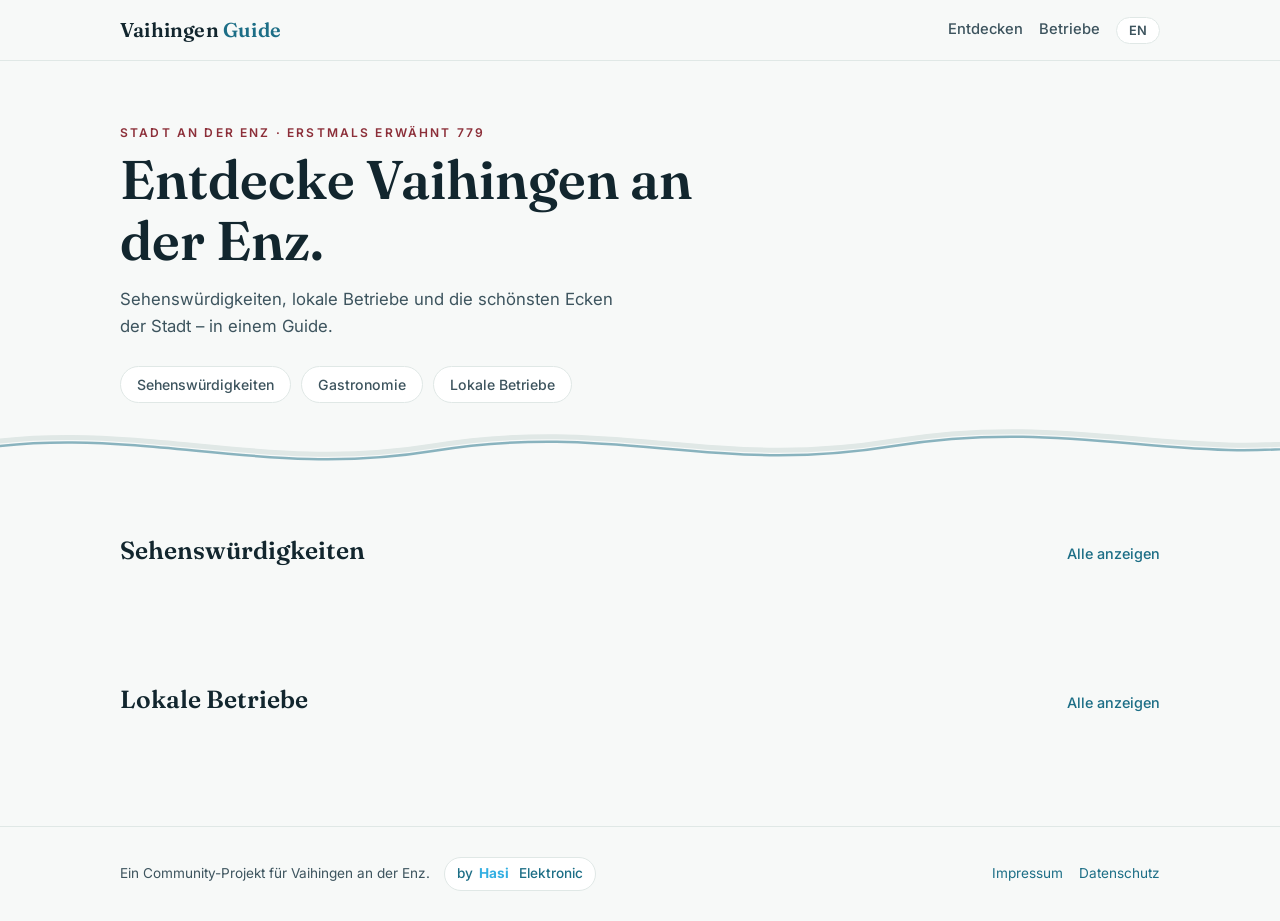
==== index.html @ b0f59d6a "Vaihingen Guide v1 — PWA, DE/EN, Leaflet, Admin" ====
<!DOCTYPE html><html lang="de"><head><meta charset="UTF-8">
<meta name="viewport" content="width=device-width,initial-scale=1">
<title>Vaihingen Guide – Entdecke Vaihingen an der Enz</title>
<meta name="description" content="Der Guide für Vaihingen an der Enz: Sehenswürdigkeiten, Gastronomie, Geschäfte und lokale Betriebe – kostenlos und aktuell.">
<meta property="og:title" content="Vaihingen Guide"><meta property="og:description" content="Sehenswürdigkeiten und lokale Betriebe in Vaihingen an der Enz.">
<meta property="og:type" content="website">
<script type="application/ld+json">{"@context":"https://schema.org","@type":"WebSite","name":"Vaihingen Guide","url":"https://vaihingen-guide.pages.dev"}</script>
<link rel="preconnect" href="https://fonts.googleapis.com">
<link href="https://fonts.googleapis.com/css2?family=Fraunces:opsz,wght@9..144,500;9..144,600&family=Inter:wght@400;500;600&display=swap" rel="stylesheet">
<link rel="stylesheet" href="style.css">
<link rel="manifest" href="manifest.webmanifest">
<link rel="icon" href="icons/icon-192.png">
<link rel="apple-touch-icon" href="icons/icon-192.png">
<meta name="theme-color" content="#1c6e86"></head>
<body data-page="home">
<header><div class="wrap nav">
  <a class="brand" href="index.html">Vaihingen <em>Guide</em></a>
  <nav>
    <a href="entdecken.html" data-i="nav_ent">Entdecken</a>
    <a href="guide.html" data-i="nav_guide">Betriebe</a>
    <button id="langBtn" class="lang">EN</button>
  </nav>
</div></header>
<div class="hero"><div class="wrap">
  <span class="eyebrow" data-i="hero_eyebrow">Stadt an der Enz · erstmals erwähnt 779</span>
  <h1 data-i="hero_h">Entdecke Vaihingen an der Enz.</h1>
  <p data-i="hero_p">Sehenswürdigkeiten, lokale Betriebe und die schönsten Ecken der Stadt – in einem Guide.</p>
  <div class="chips">
    <a class="chip" href="entdecken.html" data-i="sec_sights">Sehenswürdigkeiten</a>
    <a class="chip" href="guide.html?cat=gastro" data-i="cat_gastro">Gastronomie</a>
    <a class="chip" href="guide.html" data-i="sec_biz">Lokale Betriebe</a>
  </div>
</div>
<svg class="river" viewBox="0 0 1200 90" preserveAspectRatio="none" aria-hidden="true">
  <path class="p2" d="M-10,60 C150,20 260,85 420,55 C580,25 660,80 820,50 C980,20 1080,75 1210,45"/>
  <path d="M-10,65 C150,25 260,90 420,60 C580,30 660,85 820,55 C980,25 1080,80 1210,50"/>
</svg>
</div>
<section><div class="wrap">
  <div class="sec-head"><h2 data-i="sec_sights">Sehenswürdigkeiten</h2><a href="entdecken.html" data-i="all">Alle anzeigen</a></div>
  <div class="grid" id="featSights"></div>
</div></section>
<section><div class="wrap">
  <div class="sec-head"><h2 data-i="sec_biz">Lokale Betriebe</h2><a href="guide.html" data-i="all">Alle anzeigen</a></div>
  <div class="grid" id="featBiz"></div>
</div></section>
<footer><div class="wrap">
  <span data-i="foot">Ein Community-Projekt für Vaihingen an der Enz.</span>
  <a class="badge" href="https://hasi-elektronic.de" target="_blank" rel="noopener">by <b>Hasi</b>&nbsp;Elektronic</a>
  <div class="links"><a href="impressum.html">Impressum</a><a href="datenschutz.html">Datenschutz</a></div>
</div></footer>
<script src="app.js"></script>
</body></html>
---- style.css ----
:root{
  --ink:#12262e; --ink-soft:#3d545e; --paper:#f7f9f8; --card:#ffffff;
  --enz:#1c6e86; --enz-deep:#124a5b; --wein:#8c2f39; --stein:#e0e8e6; --sand:#eef3f2;
  --r:14px; --shadow:0 2px 10px rgba(18,38,46,.07);
}
*{box-sizing:border-box;margin:0}
html{scroll-behavior:smooth}
body{font-family:'Inter',system-ui,sans-serif;color:var(--ink);background:var(--paper);line-height:1.6;-webkit-font-smoothing:antialiased}
img{max-width:100%;display:block}
a{color:var(--enz);text-decoration:none}
.wrap{max-width:1080px;margin:0 auto;padding:0 20px}

/* header */
header{position:sticky;top:0;z-index:500;background:rgba(247,249,248,.92);backdrop-filter:blur(8px);border-bottom:1px solid var(--stein)}
.nav{display:flex;align-items:center;gap:18px;height:60px}
.brand{font-family:'Fraunces',serif;font-size:1.25rem;font-weight:600;color:var(--ink);letter-spacing:.01em}
.brand em{font-style:normal;color:var(--enz)}
.nav nav{margin-left:auto;display:flex;gap:16px;align-items:center;font-size:.92rem;font-weight:500}
.nav nav a{color:var(--ink-soft)}
.nav nav a.active,.nav nav a:hover{color:var(--enz)}
.lang{border:1px solid var(--stein);background:var(--card);border-radius:99px;padding:5px 12px;font:600 .8rem 'Inter';cursor:pointer;color:var(--ink-soft)}
.lang:hover{border-color:var(--enz);color:var(--enz)}

/* hero + river signature */
.hero{position:relative;padding:64px 0 84px;overflow:hidden}
.hero .eyebrow{font:600 .75rem 'Inter';letter-spacing:.18em;text-transform:uppercase;color:var(--wein)}
.hero h1{font-family:'Fraunces',serif;font-weight:600;font-size:clamp(2.1rem,6vw,3.4rem);line-height:1.12;margin:10px 0 14px;max-width:620px}
.hero p{color:var(--ink-soft);max-width:520px;font-size:1.05rem}
.river{position:absolute;left:-4%;right:-4%;bottom:6px;width:108%;height:90px;pointer-events:none}
.river path{fill:none;stroke:var(--enz);stroke-width:2.5;opacity:.5;stroke-dasharray:1600;stroke-dashoffset:1600;animation:flow 2.4s ease-out forwards}
.river path.p2{stroke:var(--stein);stroke-width:5;opacity:1;animation-duration:3s}
@keyframes flow{to{stroke-dashoffset:0}}
@media(prefers-reduced-motion:reduce){.river path{animation:none;stroke-dashoffset:0}}

/* chips */
.chips{display:flex;gap:10px;flex-wrap:wrap;margin:26px 0 0}
.chip{border:1px solid var(--stein);background:var(--card);border-radius:99px;padding:9px 16px;font:500 .88rem 'Inter';color:var(--ink-soft);cursor:pointer;transition:.15s}
.chip:hover{border-color:var(--enz);color:var(--enz)}
.chip.on{background:var(--enz);border-color:var(--enz);color:#fff}

/* sections */
section{padding:44px 0}
.sec-head{display:flex;align-items:baseline;gap:14px;margin-bottom:22px}
.sec-head h2{font-family:'Fraunces',serif;font-weight:600;font-size:1.55rem}
.sec-head a{margin-left:auto;font-size:.9rem;font-weight:500}
.eyebrow{font:600 .72rem 'Inter';letter-spacing:.18em;text-transform:uppercase;color:var(--wein);display:block;margin-bottom:6px}

/* cards */
.grid{display:grid;grid-template-columns:repeat(auto-fill,minmax(250px,1fr));gap:18px}
.card{background:var(--card);border:1px solid var(--stein);border-radius:var(--r);overflow:hidden;box-shadow:var(--shadow);transition:.18s;display:flex;flex-direction:column}
.card:hover{transform:translateY(-3px);box-shadow:0 8px 22px rgba(18,38,46,.12)}
.card .ph{height:140px;display:flex;align-items:center;justify-content:center;font-size:2.4rem;background:linear-gradient(135deg,var(--sand),var(--stein))}
.card img.ph{object-fit:cover;height:140px;width:100%}
.card .body{padding:14px 16px 16px;display:flex;flex-direction:column;gap:6px;flex:1}
.card .cat{font:600 .68rem 'Inter';letter-spacing:.14em;text-transform:uppercase;color:var(--enz)}
.card h3{font-family:'Fraunces',serif;font-size:1.08rem;font-weight:600;line-height:1.3}
.card p{font-size:.87rem;color:var(--ink-soft);display:-webkit-box;-webkit-line-clamp:3;-webkit-box-orient:vertical;overflow:hidden}
.card .feat{color:var(--wein);font-size:.72rem;font-weight:600}

/* map */
#map{height:380px;border-radius:var(--r);border:1px solid var(--stein);z-index:1}
.leaflet-popup-content{font-family:'Inter'}

/* detail */
.detail h1{font-family:'Fraunces',serif;font-weight:600;font-size:clamp(1.7rem,5vw,2.4rem);margin:6px 0 10px}
.meta{display:flex;flex-direction:column;gap:8px;margin:18px 0;font-size:.95rem}
.meta div{display:flex;gap:10px;align-items:baseline}
.meta span{width:22px;text-align:center}
.detail .desc{max-width:640px;font-size:1.02rem;color:var(--ink-soft)}
.gal{display:flex;gap:10px;flex-wrap:wrap;margin:18px 0}
.gal img{height:150px;border-radius:10px;object-fit:cover}
.back{font-size:.88rem;font-weight:500}

/* search */
.search{width:100%;max-width:380px;border:1px solid var(--stein);border-radius:99px;padding:10px 18px;font:400 .95rem 'Inter';background:var(--card);margin-bottom:16px}
.search:focus{outline:2px solid var(--enz)}

/* footer */
footer{border-top:1px solid var(--stein);margin-top:40px;padding:30px 0;font-size:.85rem;color:var(--ink-soft)}
footer .wrap{display:flex;flex-wrap:wrap;gap:14px;align-items:center}
footer .links{margin-left:auto;display:flex;gap:16px}
.badge{display:inline-flex;align-items:center;gap:6px;border:1px solid var(--stein);border-radius:99px;padding:5px 12px;font-weight:500;background:var(--card)}
.badge b{color:#33afe2}

/* admin */
.admin-table{width:100%;border-collapse:collapse;font-size:.88rem;background:var(--card);border-radius:var(--r);overflow:hidden}
.admin-table th,.admin-table td{padding:9px 12px;border-bottom:1px solid var(--stein);text-align:left}
.admin-table th{background:var(--sand);font-weight:600}
.btn{background:var(--enz);color:#fff;border:0;border-radius:9px;padding:10px 18px;font:600 .9rem 'Inter';cursor:pointer}
.btn.sec{background:var(--card);color:var(--ink);border:1px solid var(--stein)}
.btn.danger{background:var(--wein)}
.form{display:grid;grid-template-columns:1fr 1fr;gap:12px;background:var(--card);border:1px solid var(--stein);border-radius:var(--r);padding:18px;margin:16px 0}
.form label{display:flex;flex-direction:column;gap:4px;font-size:.8rem;font-weight:600;color:var(--ink-soft)}
.form input,.form select,.form textarea{border:1px solid var(--stein);border-radius:8px;padding:8px 10px;font:400 .92rem 'Inter'}
.form textarea{min-height:70px}
.form .full{grid-column:1/-1}
.hide{display:none!important}
.toast{position:fixed;bottom:20px;left:50%;transform:translateX(-50%);background:var(--ink);color:#fff;border-radius:99px;padding:10px 22px;font-size:.9rem;z-index:900}

@media(max-width:640px){
  .nav nav{gap:12px;font-size:.85rem}
  .form{grid-template-columns:1fr}
  .hero{padding:44px 0 70px}
}
:focus-visible{outline:2px solid var(--enz);outline-offset:2px}
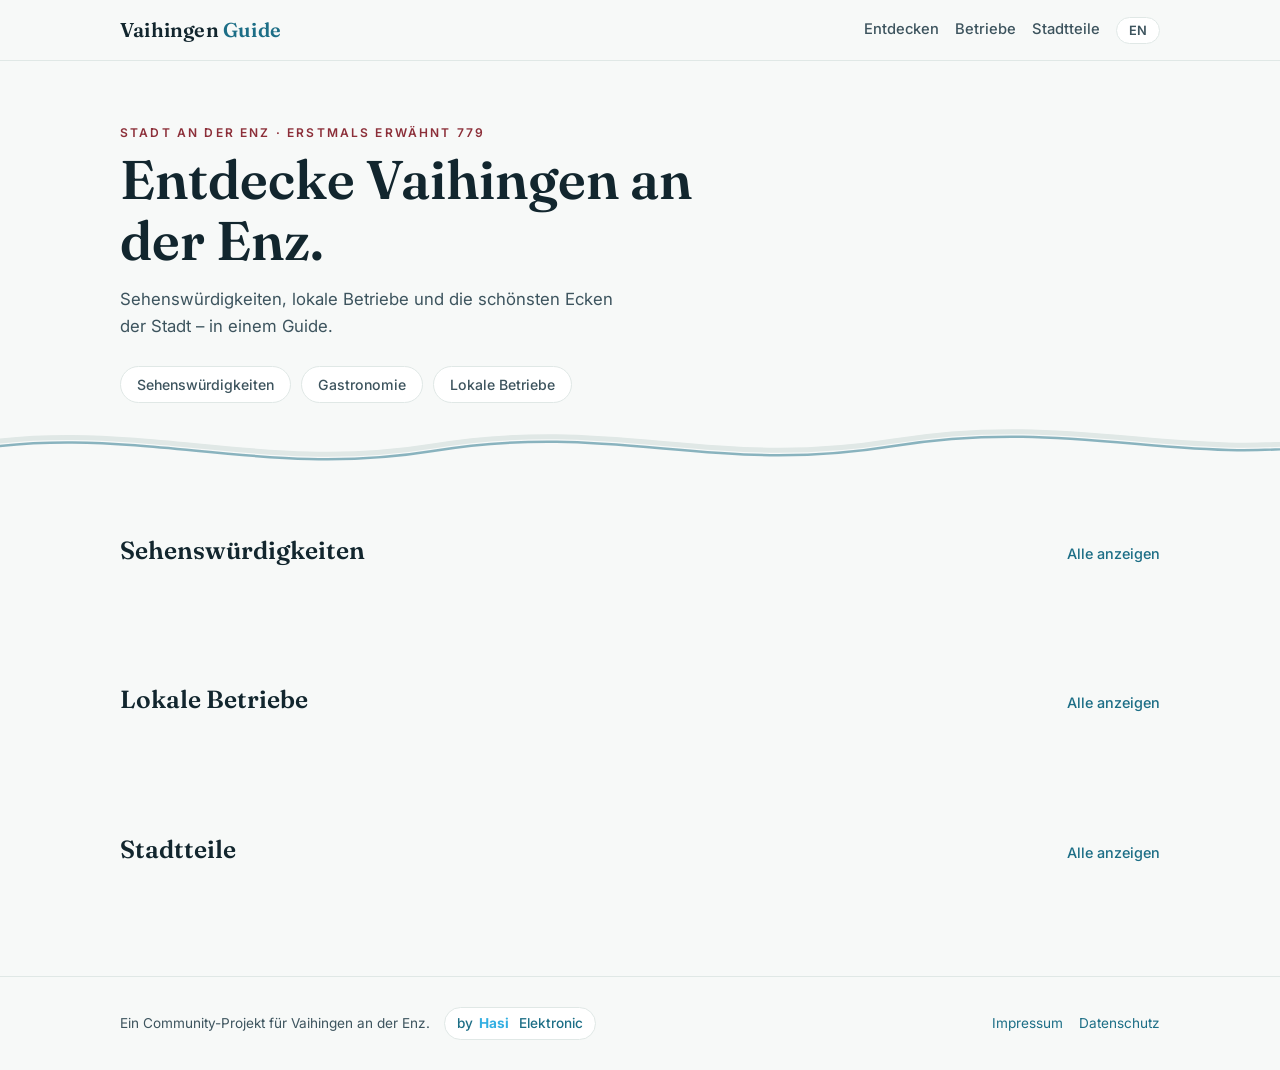
==== commit bd8e52b0: "Stadtteile: 8 Ortsteile + Fotos + eigene Seite" ====
--- a/index.html
+++ b/index.html
@@ -18,6 +18,7 @@
   <nav>
     <a href="entdecken.html" data-i="nav_ent">Entdecken</a>
     <a href="guide.html" data-i="nav_guide">Betriebe</a>
+    <a href="ortsteile.html" data-i="nav_ot">Stadtteile</a>
     <button id="langBtn" class="lang">EN</button>
   </nav>
 </div></header>
@@ -44,6 +45,10 @@
   <div class="sec-head"><h2 data-i="sec_biz">Lokale Betriebe</h2><a href="guide.html" data-i="all">Alle anzeigen</a></div>
   <div class="grid" id="featBiz"></div>
 </div></section>
+<section><div class="wrap">
+  <div class="sec-head"><h2 data-i="sec_ot">Stadtteile</h2><a href="ortsteile.html" data-i="all">Alle anzeigen</a></div>
+  <div class="grid" id="featOt"></div>
+</div></section>
 <footer><div class="wrap">
   <span data-i="foot">Ein Community-Projekt für Vaihingen an der Enz.</span>
   <a class="badge" href="https://hasi-elektronic.de" target="_blank" rel="noopener">by <b>Hasi</b>&nbsp;Elektronic</a>
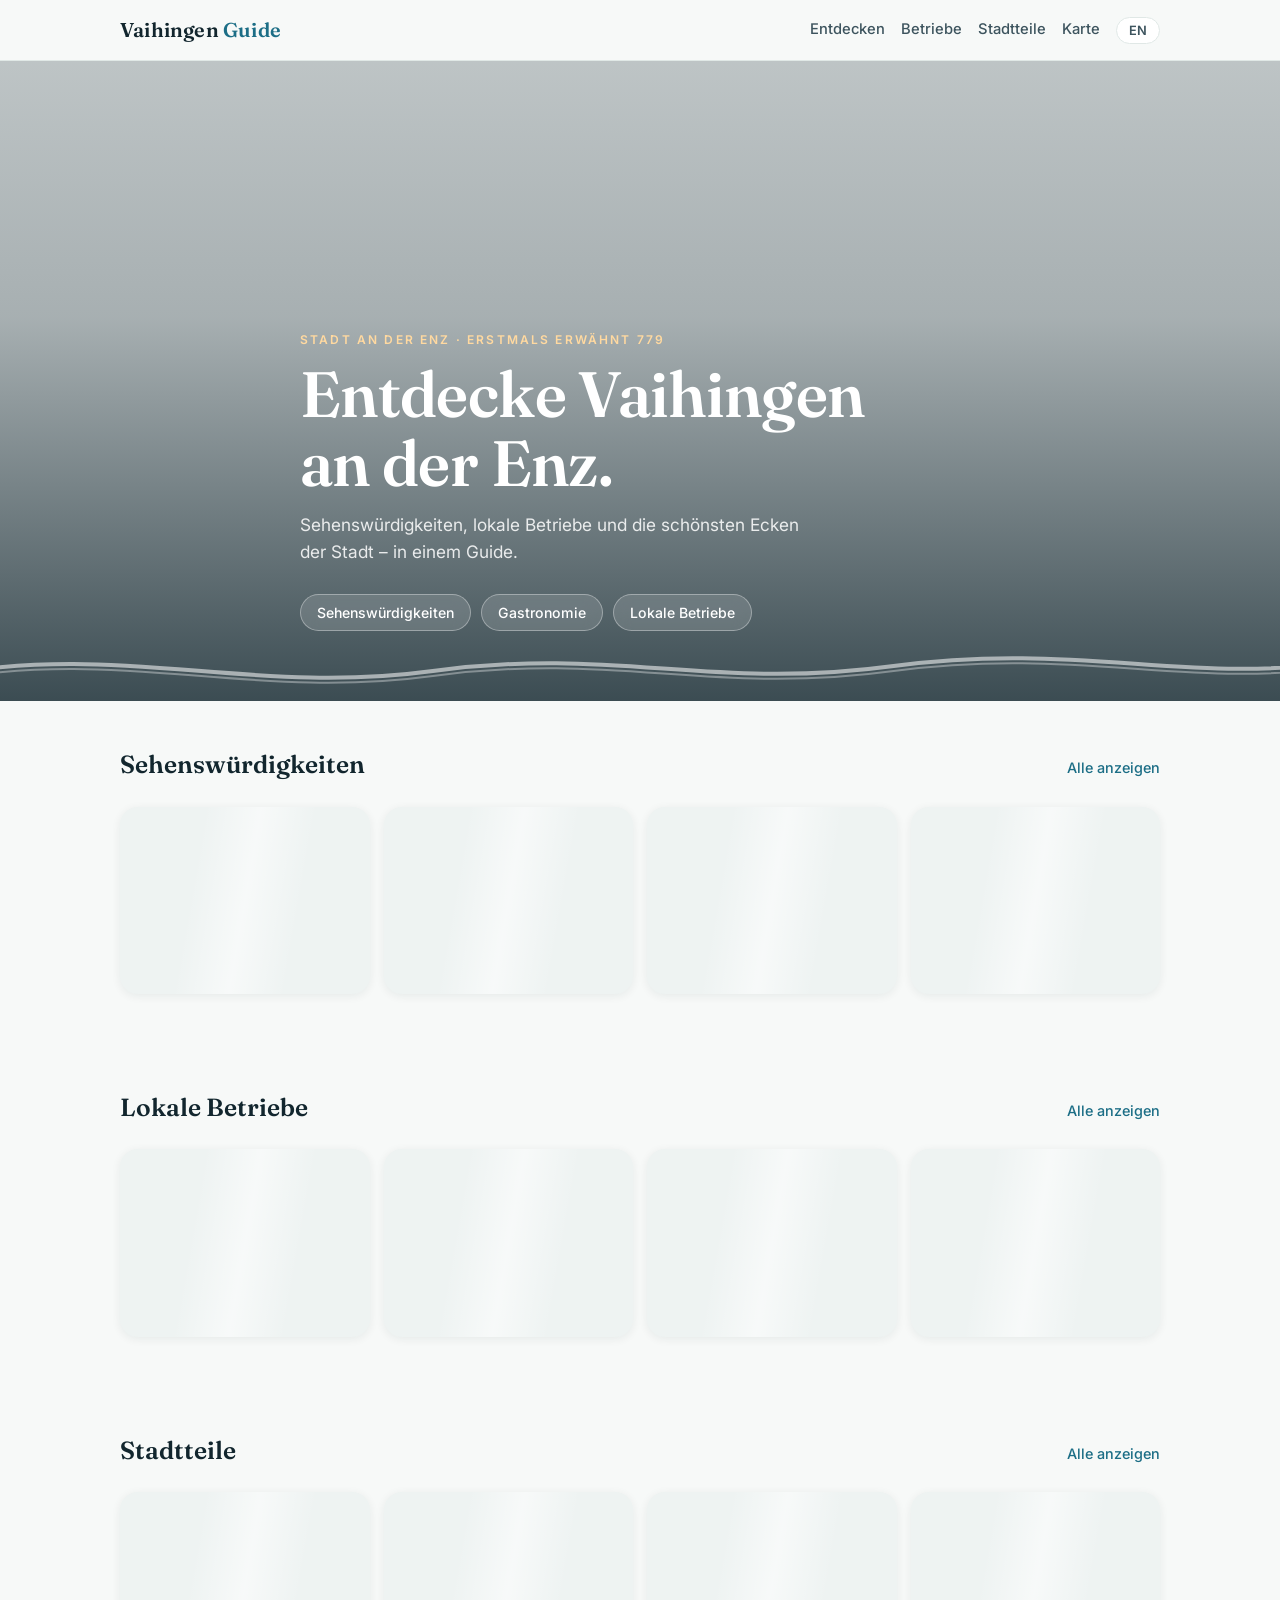
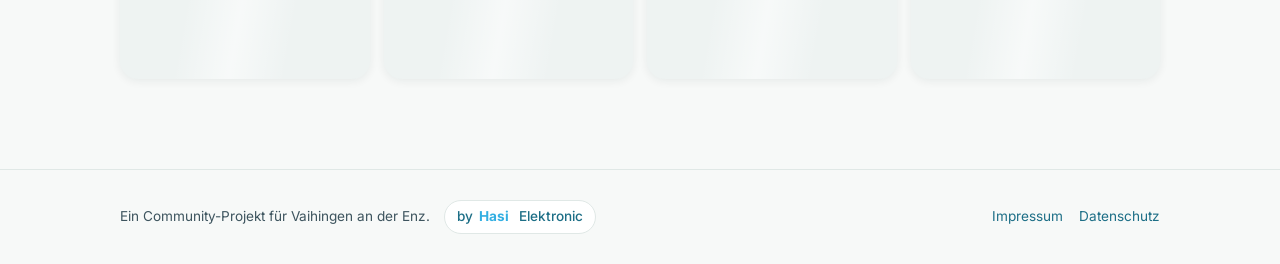
==== commit f30245f7: "SPEC-004: Cinematic hero + poster cards + bottom tabbar + karte.html + skeleton loading" ====
--- a/index.html
+++ b/index.html
@@ -16,38 +16,44 @@
 <header><div class="wrap nav">
   <a class="brand" href="index.html">Vaihingen <em>Guide</em></a>
   <nav>
-    <a href="entdecken.html" data-i="nav_ent">Entdecken</a>
-    <a href="guide.html" data-i="nav_guide">Betriebe</a>
-    <a href="ortsteile.html" data-i="nav_ot">Stadtteile</a>
+    <span class="nav-links">
+      <a href="entdecken.html" data-i="nav_ent">Entdecken</a>
+      <a href="guide.html" data-i="nav_guide">Betriebe</a>
+      <a href="ortsteile.html" data-i="nav_ot">Stadtteile</a>
+      <a href="karte.html" data-i="nav_map">Karte</a>
+    </span>
     <button id="langBtn" class="lang">EN</button>
   </nav>
 </div></header>
-<div class="hero"><div class="wrap">
-  <span class="eyebrow" data-i="hero_eyebrow">Stadt an der Enz · erstmals erwähnt 779</span>
-  <h1 data-i="hero_h">Entdecke Vaihingen an der Enz.</h1>
-  <p data-i="hero_p">Sehenswürdigkeiten, lokale Betriebe und die schönsten Ecken der Stadt – in einem Guide.</p>
-  <div class="chips">
-    <a class="chip" href="entdecken.html" data-i="sec_sights">Sehenswürdigkeiten</a>
-    <a class="chip" href="guide.html?cat=gastro" data-i="cat_gastro">Gastronomie</a>
-    <a class="chip" href="guide.html" data-i="sec_biz">Lokale Betriebe</a>
+<div class="hero">
+  <div class="hero-media" id="heroMedia"></div>
+  <div class="hero-scrim"></div>
+  <div class="wrap hero-inner">
+    <span class="eyebrow" data-i="hero_eyebrow">Stadt an der Enz · erstmals erwähnt 779</span>
+    <h1 data-i="hero_h">Entdecke Vaihingen an der Enz.</h1>
+    <p data-i="hero_p">Sehenswürdigkeiten, lokale Betriebe und die schönsten Ecken der Stadt – in einem Guide.</p>
+    <div class="chips">
+      <a class="chip" href="entdecken.html" data-i="sec_sights">Sehenswürdigkeiten</a>
+      <a class="chip" href="guide.html?cat=gastro" data-i="cat_gastro">Gastronomie</a>
+      <a class="chip" href="guide.html" data-i="sec_biz">Lokale Betriebe</a>
+    </div>
   </div>
-</div>
-<svg class="river" viewBox="0 0 1200 90" preserveAspectRatio="none" aria-hidden="true">
-  <path class="p2" d="M-10,60 C150,20 260,85 420,55 C580,25 660,80 820,50 C980,20 1080,75 1210,45"/>
-  <path d="M-10,65 C150,25 260,90 420,60 C580,30 660,85 820,55 C980,25 1080,80 1210,50"/>
-</svg>
+  <svg class="river" viewBox="0 0 1200 70" preserveAspectRatio="none" aria-hidden="true">
+    <path class="p2" d="M-10,45 C150,10 260,65 420,40 C580,15 660,60 820,35 C980,10 1080,55 1210,30"/>
+    <path d="M-10,50 C150,15 260,70 420,45 C580,20 660,65 820,40 C980,15 1080,60 1210,35"/>
+  </svg>
 </div>
 <section><div class="wrap">
   <div class="sec-head"><h2 data-i="sec_sights">Sehenswürdigkeiten</h2><a href="entdecken.html" data-i="all">Alle anzeigen</a></div>
-  <div class="grid" id="featSights"></div>
+  <div class="row" id="featSights"></div>
 </div></section>
 <section><div class="wrap">
   <div class="sec-head"><h2 data-i="sec_biz">Lokale Betriebe</h2><a href="guide.html" data-i="all">Alle anzeigen</a></div>
-  <div class="grid" id="featBiz"></div>
+  <div class="row" id="featBiz"></div>
 </div></section>
 <section><div class="wrap">
   <div class="sec-head"><h2 data-i="sec_ot">Stadtteile</h2><a href="ortsteile.html" data-i="all">Alle anzeigen</a></div>
-  <div class="grid" id="featOt"></div>
+  <div class="row" id="featOt"></div>
 </div></section>
 <footer><div class="wrap">
   <span data-i="foot">Ein Community-Projekt für Vaihingen an der Enz.</span>
--- a/style.css
+++ b/style.css
@@ -1,7 +1,8 @@
 :root{
   --ink:#12262e; --ink-soft:#3d545e; --paper:#f7f9f8; --card:#ffffff;
   --enz:#1c6e86; --enz-deep:#124a5b; --wein:#8c2f39; --stein:#e0e8e6; --sand:#eef3f2;
-  --r:14px; --shadow:0 2px 10px rgba(18,38,46,.07);
+  --r:18px; --shadow:0 2px 10px rgba(18,38,46,.07);
+  --tabbar-h:64px;
 }
 *{box-sizing:border-box;margin:0}
 html{scroll-behavior:smooth}
@@ -16,24 +17,31 @@
 .brand{font-family:'Fraunces',serif;font-size:1.25rem;font-weight:600;color:var(--ink);letter-spacing:.01em}
 .brand em{font-style:normal;color:var(--enz)}
 .nav nav{margin-left:auto;display:flex;gap:16px;align-items:center;font-size:.92rem;font-weight:500}
-.nav nav a{color:var(--ink-soft)}
-.nav nav a.active,.nav nav a:hover{color:var(--enz)}
+.nav-links{display:flex;gap:16px}
+.nav-links a{color:var(--ink-soft)}
+.nav-links a.active,.nav-links a:hover{color:var(--enz)}
 .lang{border:1px solid var(--stein);background:var(--card);border-radius:99px;padding:5px 12px;font:600 .8rem 'Inter';cursor:pointer;color:var(--ink-soft)}
 .lang:hover{border-color:var(--enz);color:var(--enz)}
 
-/* hero + river signature */
-.hero{position:relative;padding:64px 0 84px;overflow:hidden}
-.hero .eyebrow{font:600 .75rem 'Inter';letter-spacing:.18em;text-transform:uppercase;color:var(--wein)}
-.hero h1{font-family:'Fraunces',serif;font-weight:600;font-size:clamp(2.1rem,6vw,3.4rem);line-height:1.12;margin:10px 0 14px;max-width:620px}
-.hero p{color:var(--ink-soft);max-width:520px;font-size:1.05rem}
-.river{position:absolute;left:-4%;right:-4%;bottom:6px;width:108%;height:90px;pointer-events:none}
-.river path{fill:none;stroke:var(--enz);stroke-width:2.5;opacity:.5;stroke-dasharray:1600;stroke-dashoffset:1600;animation:flow 2.4s ease-out forwards}
-.river path.p2{stroke:var(--stein);stroke-width:5;opacity:1;animation-duration:3s}
+/* ---------- cinematic hero ---------- */
+.hero{position:relative;overflow:hidden;min-height:min(78vh,640px);display:flex;align-items:flex-end;color:#fff}
+.hero-media{position:absolute;inset:0;background:linear-gradient(135deg,var(--enz-deep),var(--enz));background-size:cover;background-position:center;opacity:0;transition:opacity .6s ease}
+.hero-media.loaded{opacity:1}
+.hero-scrim{position:absolute;inset:0;background:linear-gradient(180deg,rgba(18,38,46,.25) 0%,rgba(18,38,46,.35) 40%,rgba(18,38,46,.82) 100%)}
+.hero-inner{position:relative;z-index:2;padding:120px 0 70px}
+.hero .eyebrow{font:600 .75rem 'Inter';letter-spacing:.18em;text-transform:uppercase;color:#ffd9a0}
+.hero h1{font-family:'Fraunces',serif;font-weight:600;font-size:clamp(2.3rem,7vw,4rem);line-height:1.08;letter-spacing:-.01em;margin:12px 0 14px;max-width:680px;text-wrap:balance}
+.hero p{color:rgba(255,255,255,.86);max-width:520px;font-size:1.08rem}
+.river{position:absolute;left:-4%;right:-4%;bottom:0;width:108%;height:70px;pointer-events:none;z-index:2}
+.river path{fill:none;stroke:#fff;stroke-width:2;opacity:.35;stroke-dasharray:1600;stroke-dashoffset:1600;animation:flow 2.4s ease-out forwards}
+.river path.p2{stroke:#fff;stroke-width:4;opacity:.55;animation-duration:3s}
 @keyframes flow{to{stroke-dashoffset:0}}
 @media(prefers-reduced-motion:reduce){.river path{animation:none;stroke-dashoffset:0}}
 
-/* chips */
-.chips{display:flex;gap:10px;flex-wrap:wrap;margin:26px 0 0}
+/* chips (on hero — glass) */
+.chips{display:flex;gap:10px;flex-wrap:wrap;margin:28px 0 0}
+.hero .chip{background:rgba(255,255,255,.14);backdrop-filter:blur(8px);border:1px solid rgba(255,255,255,.35);color:#fff}
+.hero .chip:hover{background:rgba(255,255,255,.24);border-color:#fff;color:#fff}
 .chip{border:1px solid var(--stein);background:var(--card);border-radius:99px;padding:9px 16px;font:500 .88rem 'Inter';color:var(--ink-soft);cursor:pointer;transition:.15s}
 .chip:hover{border-color:var(--enz);color:var(--enz)}
 .chip.on{background:var(--enz);border-color:var(--enz);color:#fff}
@@ -45,21 +53,59 @@
 .sec-head a{margin-left:auto;font-size:.9rem;font-weight:500}
 .eyebrow{font:600 .72rem 'Inter';letter-spacing:.18em;text-transform:uppercase;color:var(--wein);display:block;margin-bottom:6px}
 
-/* cards */
-.grid{display:grid;grid-template-columns:repeat(auto-fill,minmax(250px,1fr));gap:18px}
-.card{background:var(--card);border:1px solid var(--stein);border-radius:var(--r);overflow:hidden;box-shadow:var(--shadow);transition:.18s;display:flex;flex-direction:column}
-.card:hover{transform:translateY(-3px);box-shadow:0 8px 22px rgba(18,38,46,.12)}
-.card .ph{height:140px;display:flex;align-items:center;justify-content:center;font-size:2.4rem;background:linear-gradient(135deg,var(--sand),var(--stein))}
-.card img.ph{object-fit:cover;height:140px;width:100%}
-.card .body{padding:14px 16px 16px;display:flex;flex-direction:column;gap:6px;flex:1}
-.card .cat{font:600 .68rem 'Inter';letter-spacing:.14em;text-transform:uppercase;color:var(--enz)}
-.card h3{font-family:'Fraunces',serif;font-size:1.08rem;font-weight:600;line-height:1.3}
-.card p{font-size:.87rem;color:var(--ink-soft);display:-webkit-box;-webkit-line-clamp:3;-webkit-box-orient:vertical;overflow:hidden}
-.card .feat{color:var(--wein);font-size:.72rem;font-weight:600}
+/* ---------- poster cards ---------- */
+.grid{display:grid;grid-template-columns:repeat(auto-fill,minmax(230px,1fr));gap:16px}
+.card{position:relative;aspect-ratio:4/3;border-radius:var(--r);overflow:hidden;display:block;background:var(--sand);box-shadow:var(--shadow);transition:transform .3s ease,box-shadow .3s ease}
+.card:hover{transform:translateY(-4px);box-shadow:0 14px 30px rgba(18,38,46,.18)}
+.card:active{transform:scale(.97)}
+.card .ph{position:absolute;inset:0;width:100%;height:100%;object-fit:cover;opacity:0;transition:opacity .35s ease,transform .5s ease}
+.card .ph.loaded{opacity:1}
+.card:hover .ph.loaded{transform:scale(1.06)}
+.card .ph-fallback{position:absolute;inset:0;display:flex;align-items:center;justify-content:center;font-size:2.6rem}
+.card .scrim{position:absolute;inset:0;background:linear-gradient(180deg,rgba(18,38,46,0) 42%,rgba(18,38,46,.88) 100%)}
+.card .body{position:absolute;left:0;right:0;bottom:0;z-index:2;padding:14px 16px;color:#fff;display:flex;flex-direction:column;gap:3px}
+.card .cat{font:600 .64rem 'Inter';letter-spacing:.13em;text-transform:uppercase;color:rgba(255,255,255,.82)}
+.card h3{font-family:'Fraunces',serif;font-size:1.05rem;font-weight:600;line-height:1.25}
+.card .feat{position:absolute;top:12px;right:12px;z-index:2;background:rgba(255,255,255,.92);color:var(--wein);font:700 .68rem 'Inter';padding:4px 10px;border-radius:99px}
+
+/* category fallback gradients (no photo yet) */
+.cat-gastro .ph-fallback{background:linear-gradient(135deg,#c2703d,#8c4a24)}
+.cat-einkaufen .ph-fallback{background:linear-gradient(135deg,#6b4c8a,#432c5c)}
+.cat-dienstleistung .ph-fallback{background:linear-gradient(135deg,#3d5a73,#1f3547)}
+.cat-kultur .ph-fallback{background:linear-gradient(135deg,#1c6e86,#124a5b)}
+.cat-natur .ph-fallback{background:linear-gradient(135deg,#3f7d54,#245536)}
+.cat-aktiv .ph-fallback{background:linear-gradient(135deg,#b45309,#7c3908)}
+.cat-ortsteil .ph-fallback{background:linear-gradient(135deg,#8c2f39,#5e1f26)}
+
+/* ---------- skeleton loading ---------- */
+.skeleton{position:relative;overflow:hidden;background:var(--sand)}
+.skeleton::after{content:'';position:absolute;inset:0;background:linear-gradient(100deg,transparent 30%,rgba(255,255,255,.55) 50%,transparent 70%);animation:shimmer 1.4s infinite}
+@keyframes shimmer{from{transform:translateX(-100%)}to{transform:translateX(100%)}}
+@media(prefers-reduced-motion:reduce){.skeleton::after{animation:none}}
+
+/* ---------- horizontal rails (home, mobile) ---------- */
+.row{display:flex;gap:14px;overflow-x:auto;scroll-snap-type:x mandatory;padding-bottom:6px;scrollbar-width:none;-ms-overflow-style:none}
+.row::-webkit-scrollbar{display:none}
+.row .card{flex:0 0 min(76vw,300px);scroll-snap-align:start}
+@media(min-width:900px){
+  .row{display:grid;grid-template-columns:repeat(auto-fill,minmax(230px,1fr));overflow:visible}
+  .row .card{flex:unset}
+}
 
 /* map */
-#map{height:380px;border-radius:var(--r);border:1px solid var(--stein);z-index:1}
+#map,.map-full{border-radius:var(--r);border:1px solid var(--stein);z-index:1}
+#map{height:380px}
 .leaflet-popup-content{font-family:'Inter'}
+.leaflet-popup-content .pop-name{font-family:'Fraunces',serif;font-weight:600;display:block;margin-bottom:2px}
+.leaflet-popup-content img{width:100%;height:80px;object-fit:cover;border-radius:6px;margin-bottom:6px}
+
+/* karte page (full-height) */
+.karte-page{display:flex;flex-direction:column;height:calc(100dvh - 60px)}
+.karte-filters{display:flex;gap:8px;overflow-x:auto;padding:10px 16px;scrollbar-width:none;border-bottom:1px solid var(--stein);background:var(--card)}
+.karte-filters::-webkit-scrollbar{display:none}
+.karte-filters .chip{flex:0 0 auto;padding:7px 14px;font-size:.82rem}
+.map-full{flex:1;border-radius:0;border:0}
+@media(max-width:768px){.karte-page{height:calc(100dvh - 60px - var(--tabbar-h))}}
 
 /* detail */
 .detail h1{font-family:'Fraunces',serif;font-weight:600;font-size:clamp(1.7rem,5vw,2.4rem);margin:6px 0 10px}
@@ -68,7 +114,8 @@
 .meta span{width:22px;text-align:center}
 .detail .desc{max-width:640px;font-size:1.02rem;color:var(--ink-soft)}
 .gal{display:flex;gap:10px;flex-wrap:wrap;margin:18px 0}
-.gal img{height:150px;border-radius:10px;object-fit:cover}
+.gal img{height:150px;border-radius:10px;object-fit:cover;opacity:0;transition:opacity .35s}
+.gal img.loaded{opacity:1}
 .back{font-size:.88rem;font-weight:500}
 
 /* search */
@@ -82,14 +129,31 @@
 .badge{display:inline-flex;align-items:center;gap:6px;border:1px solid var(--stein);border-radius:99px;padding:5px 12px;font-weight:500;background:var(--card)}
 .badge b{color:#33afe2}
 
+/* ---------- bottom tab bar (mobile app-feel) ---------- */
+.tabbar{display:none}
+@media(max-width:768px){
+  .nav-links{display:none}
+  .tabbar{
+    display:flex;position:fixed;left:0;right:0;bottom:0;z-index:600;height:var(--tabbar-h);
+    background:rgba(247,249,248,.92);backdrop-filter:blur(14px);
+    border-top:1px solid var(--stein);
+    padding:0 4px env(safe-area-inset-bottom);
+  }
+  .tabbar a{flex:1;display:flex;flex-direction:column;align-items:center;justify-content:center;gap:2px;font:600 .62rem 'Inter';color:var(--ink-soft);position:relative}
+  .tabbar a .ic{font-size:1.28rem;line-height:1}
+  .tabbar a.active{color:var(--enz)}
+  .tabbar a.active::before{content:'';position:absolute;top:2px;left:50%;transform:translateX(-50%);width:20px;height:3px;border-radius:99px;background:var(--enz)}
+  footer{padding-bottom:calc(30px + var(--tabbar-h) + env(safe-area-inset-bottom))}
+}
+
 /* admin */
-.admin-table{width:100%;border-collapse:collapse;font-size:.88rem;background:var(--card);border-radius:var(--r);overflow:hidden}
+.admin-table{width:100%;border-collapse:collapse;font-size:.88rem;background:var(--card);border-radius:14px;overflow:hidden}
 .admin-table th,.admin-table td{padding:9px 12px;border-bottom:1px solid var(--stein);text-align:left}
 .admin-table th{background:var(--sand);font-weight:600}
 .btn{background:var(--enz);color:#fff;border:0;border-radius:9px;padding:10px 18px;font:600 .9rem 'Inter';cursor:pointer}
 .btn.sec{background:var(--card);color:var(--ink);border:1px solid var(--stein)}
 .btn.danger{background:var(--wein)}
-.form{display:grid;grid-template-columns:1fr 1fr;gap:12px;background:var(--card);border:1px solid var(--stein);border-radius:var(--r);padding:18px;margin:16px 0}
+.form{display:grid;grid-template-columns:1fr 1fr;gap:12px;background:var(--card);border:1px solid var(--stein);border-radius:14px;padding:18px;margin:16px 0}
 .form label{display:flex;flex-direction:column;gap:4px;font-size:.8rem;font-weight:600;color:var(--ink-soft)}
 .form input,.form select,.form textarea{border:1px solid var(--stein);border-radius:8px;padding:8px 10px;font:400 .92rem 'Inter'}
 .form textarea{min-height:70px}
@@ -98,8 +162,12 @@
 .toast{position:fixed;bottom:20px;left:50%;transform:translateX(-50%);background:var(--ink);color:#fff;border-radius:99px;padding:10px 22px;font-size:.9rem;z-index:900}
 
 @media(max-width:640px){
-  .nav nav{gap:12px;font-size:.85rem}
   .form{grid-template-columns:1fr}
-  .hero{padding:44px 0 70px}
+  .hero-inner{padding:90px 0 54px}
+}
+@media(prefers-reduced-motion:reduce){
+  .card,.card .ph,.hero-media{transition:none}
+  .card:hover{transform:none}
+  .card:hover .ph.loaded{transform:none}
 }
 :focus-visible{outline:2px solid var(--enz);outline-offset:2px}
